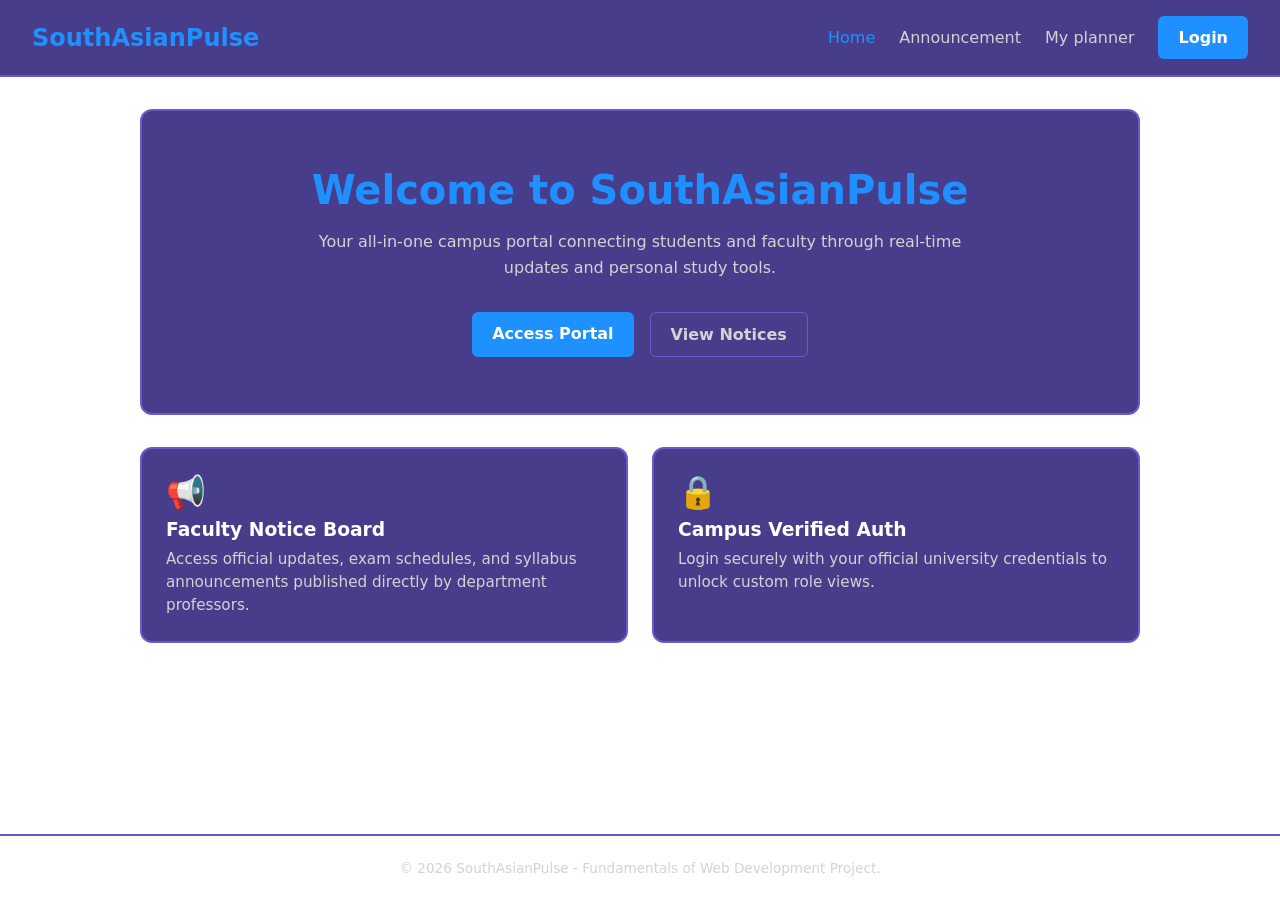
==== index.html @ 044a1862 "Add files via upload" ====
<!doctype html>
<html lang="en">
    <head>
        <meta charset="UTF-8">
        <meta name="viewport" content="width=device-width", initial-scale="1.0">
        <title>SouthAsianPulse - Campus Hub</title>
        <link rel="stylesheet" href="style.css">
        </head>
        <body>
            <header>
                <a href="index.html" class="logo">SouthAsianPulse</a>
                <nav>
                    <a href="index.html" class="active">Home</a>
                    <a href="announcements.html">Announcement</a>
                    <a href="planner.html">My planner</a>
                    <a href="login.html" id="authNavBtn" class="btn">Login</a>
                    </nav>
                    </header>

                    <main class="container">
                        <section class="hero-card">
                            <h1>Welcome to SouthAsianPulse</h1>
                            <p class="tagline">
                                Your all-in-one campus portal connecting students and faculty through real-time updates and personal study tools.
                                </p>
                                <div class="cta-group">
                                    <a href="login.html" class="btn">Access Portal</a>
                                    <a href="announcements.html" class="btn btn-secondary">View Notices</a>
                                    </div>
                                    </section>

                                    <section class="features-grid">
                                        <div class="card">
                                            <div class="card-icon">📢</div>
                                            <h3>Faculty Notice Board</h3>
                                            <p>Access official updates, exam schedules, and syllabus announcements published directly by department professors.</p>
                                            </div>
                                            
                                            <div class="card">
                                                <div class="card-icon">🔒</div>
                                                <h3>Campus Verified Auth</h3>
                                                <p>Login securely with your official university credentials to unlock custom role views.</p>
                                                </div>
                                                </section>
                                                </main>

                                                <footer>
                                                    <p>&copy; 2026 SouthAsianPulse - Fundamentals of Web Development Project.</p>
                                                    </footer>
                                                    </body>
                                                    </html>
---- style.css ----
:root{
    --bg-primary: midnightblue;
    --bg-card: darkslateblue;
    --bg-input: midnightblue;

    --accent-blue: dodgerblue;
    --accent-hover: royalblue;

    --text-primary: white;
    --text-secondary: lightgrey;

    --border-color: slateblue;
}

* {
    box-sizing: border-box;
    margin: 0;
    padding: 0;
    font-family: 'Segoe UI', system-ui, -apple-system, sans-serif;
}

body {
    background-color: var(--bg-main);
    color: var(--text-primary);
    min-height: 100vh;
    display: flex;
    flex-direction: column;
}

header{
    background-color: var(--bg-card);
    border-bottom: 2px solid var(--border-color);
    padding: 1rem 2rem;
    display: flex;
    justify-content: space-between;
    align-items: center;
}

.logo {
    font-size: 1.5rem;
    font-weight: 700;
    color: var(--accent-blue);
    text-decoration: none;
}

nav {
    display: flex;
    gap: 1.5rem;
    align-items: center; 
}

nav a {
    color: var(--text-secondary);
    text-decoration: none;
    font-weight: 500;
    transition: color 0.2s ease;
}

nav a:hover,
nav a.active{
    color: var(--accent-blue);
}

.container{
    max-width: 1000px;
    width: 100%;
    margin: 2rem auto;
    padding: 0 1 rem;
    flex: 1;
}

.hero-card {
    background-color: var(--bg-card);
    border: 2px solid var(--border-color);
    border-radius: 12px;
    padding: 3.5rem 1.5rem;
    text-align: center;
    margin-bottom: 2rem;
}

.hero-card h1{
    font-size: 2.5rem;
    margin-bottom: 1rem;
    color: var(--accent-blue);
}

.hero-card .tagline{
    color: var(--text-secondary);
    font-size: 1.1 rem;
    max-width: 650px;
    margin: 0 auto 2rem auto;
    line-height: 1.6;
}

.cta-group{
    display: flex;
    gap: 1rem;
    justify-content: center;
}

.features-grid{
    display: grid;
    grid-template-columns: repeat(auto-fit, minmax(280px, 1fr));
    gap: 1.5rem;
}

.card {
    background-color: var(--bg-card);
    border: 2px solid var(--border-color);
    border-radius: 12px;
    padding: 1.5rem;
}

.card-icon{
    font-size: 2rem;
    margin-bottom: 0.5rem;
}

.card h3 {
    margin-bottom: 0.5rem;
    color: var(--text-primary);
}

.card p{
    color: var(--text-secondary);
    font-size: 0.95rem;
    line-height: 1.5;
}

.btn{
    background-color: var(--accent-blue);
    color: var(--text-primary);
    padding: 0.75rem 1.25rem;
    border: none;
    border-radius: 6px;
    font-weight: 600;
    cursor: pointer;
    transition: background-color 0.2s ease;
    text-decoration: none;
    display: inline-block;
}

.btn:hover{
    background-color: var(--accent-hover);
}

.btn-secondary{
    background-color: transparent;
    border: 1px solid var(--border-color);
    color: var(--text-secondary);
}

.btn-secondary:hover{
    background-color: var(--border-color);
    color: var(--text-primary);
}

footer{
    text-align: center;
    padding: 1.5rem;
    color: var(--text-secondary);
    border-top: 2px solid var(--border-color);
    margin-top: auto;
    font-size: 0.85rem;
}
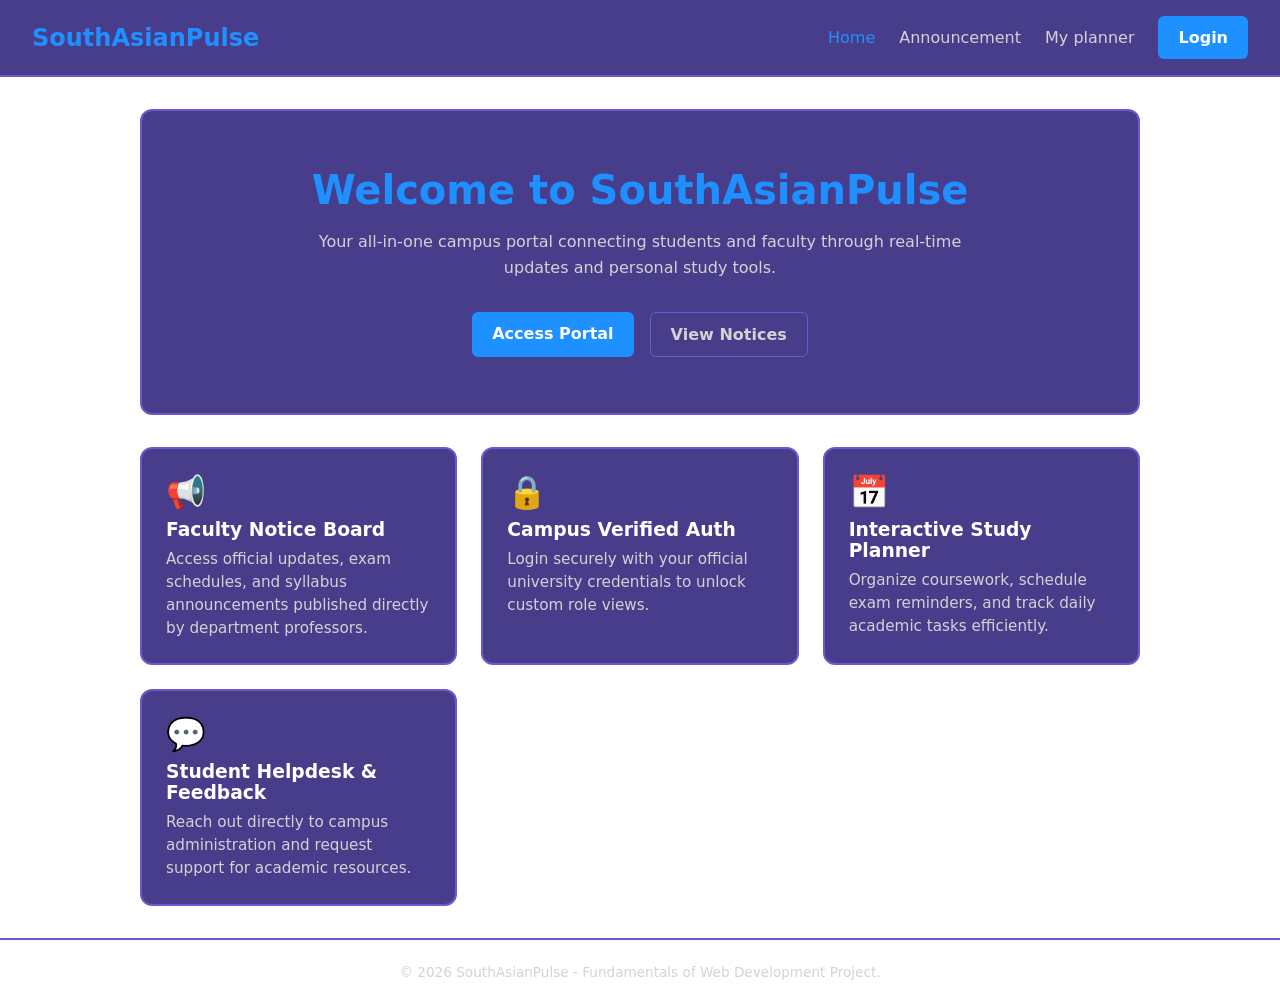
==== commit 37798dc9: "Fix HTML structure and update viewport meta tag" ====
--- a/index.html
+++ b/index.html
@@ -2,51 +2,64 @@
 <html lang="en">
     <head>
         <meta charset="UTF-8">
-        <meta name="viewport" content="width=device-width", initial-scale="1.0">
+        <meta name="viewport" content="width=device-width, initial-scale=1.0">
         <title>SouthAsianPulse - Campus Hub</title>
         <link rel="stylesheet" href="style.css">
-        </head>
-        <body>
+    </head>
+    <body>
+        <div class="page-wrapper">
             <header>
                 <a href="index.html" class="logo">SouthAsianPulse</a>
                 <nav>
                     <a href="index.html" class="active">Home</a>
                     <a href="announcements.html">Announcement</a>
                     <a href="planner.html">My planner</a>
-                    <a href="login.html" id="authNavBtn" class="btn">Login</a>
-                    </nav>
-                    </header>
+                    <a href="login.html" class="btn">Login</a>
+                </nav>
+            </header>
 
-                    <main class="container">
-                        <section class="hero-card">
-                            <h1>Welcome to SouthAsianPulse</h1>
-                            <p class="tagline">
-                                Your all-in-one campus portal connecting students and faculty through real-time updates and personal study tools.
-                                </p>
-                                <div class="cta-group">
-                                    <a href="login.html" class="btn">Access Portal</a>
-                                    <a href="announcements.html" class="btn btn-secondary">View Notices</a>
-                                    </div>
-                                    </section>
+            <main class="container">
+                <section class="hero-card">
+                    <h1>Welcome to SouthAsianPulse</h1>
+                    <p class="tagline">
+                        Your all-in-one campus portal connecting students and faculty through real-time updates and personal study tools.
+                    </p>
+                    <div class="cta-group">
+                        <a href="login.html" class="btn">Access Portal</a>
+                        <a href="announcements.html" class="btn btn-secondary">View Notices</a>
+                    </div>
+                </section>
 
-                                    <section class="features-grid">
-                                        <div class="card">
-                                            <div class="card-icon">📢</div>
-                                            <h3>Faculty Notice Board</h3>
-                                            <p>Access official updates, exam schedules, and syllabus announcements published directly by department professors.</p>
-                                            </div>
-                                            
-                                            <div class="card">
-                                                <div class="card-icon">🔒</div>
-                                                <h3>Campus Verified Auth</h3>
-                                                <p>Login securely with your official university credentials to unlock custom role views.</p>
-                                                </div>
-                                                </section>
-                                                </main>
+                <section class="features-grid">
+                    <div class="card">
+                        <div class="card-icon">📢</div>
+                        <h3>Faculty Notice Board</h3>
+                        <p>Access official updates, exam schedules, and syllabus announcements published directly by department professors.</p>
+                    </div>
+                    
+                    <div class="card">
+                        <div class="card-icon">🔒</div>
+                        <h3>Campus Verified Auth</h3>
+                        <p>Login securely with your official university credentials to unlock custom role views.</p>
+                    </div>
 
-                                                <footer>
-                                                    <p>&copy; 2026 SouthAsianPulse - Fundamentals of Web Development Project.</p>
-                                                    </footer>
-                                                    </body>
-                                                    </html>
-                                                    
+                    <div class="card">
+                        <div class="card-icon">📅</div>
+                        <h3>Interactive Study Planner</h3>
+                        <p>Organize coursework, schedule exam reminders, and track daily academic tasks efficiently.</p>
+                    </div>
+
+                    <div class="card">
+                        <div class="card-icon">💬</div>
+                        <h3>Student Helpdesk & Feedback</h3>
+                        <p>Reach out directly to campus administration and request support for academic resources.</p>
+                    </div>
+                </section>
+            </main>
+
+            <footer>
+                <p>&copy; 2026 SouthAsianPulse - Fundamentals of Web Development Project.</p>
+            </footer>
+        </div>
+    </body>
+</html>
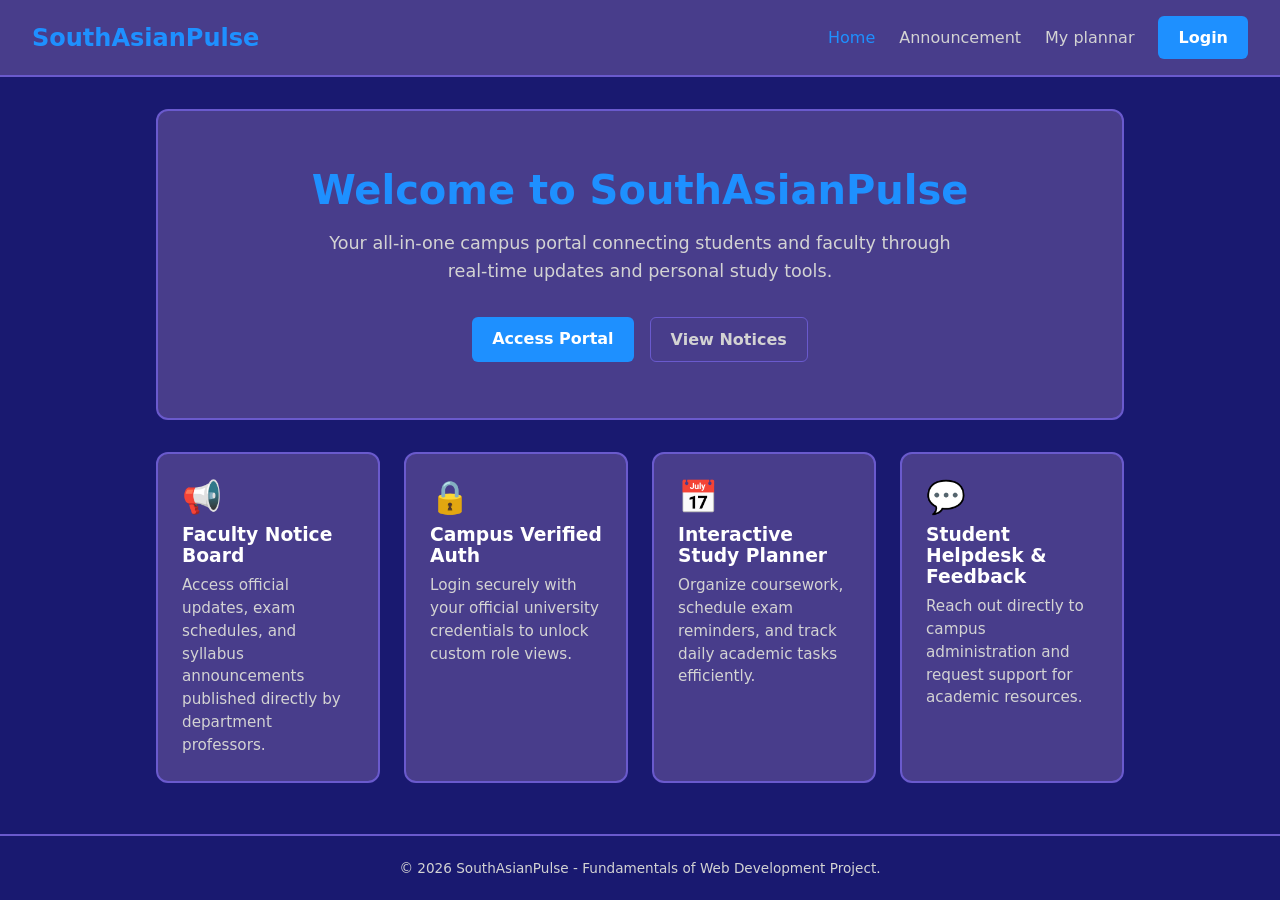
==== commit 13911b81: "Add files via upload" ====
--- a/index.html
+++ b/index.html
@@ -12,8 +12,8 @@
                 <a href="index.html" class="logo">SouthAsianPulse</a>
                 <nav>
                     <a href="index.html" class="active">Home</a>
-                    <a href="announcements.html">Announcement</a>
-                    <a href="planner.html">My planner</a>
+                    <a href="announcement.html">Announcement</a>
+                    <a href="plannar.html">My plannar</a>
                     <a href="login.html" class="btn">Login</a>
                 </nav>
             </header>
@@ -62,4 +62,4 @@
             </footer>
         </div>
     </body>
-</html>
+</html>
--- a/style.css
+++ b/style.css
@@ -1,14 +1,10 @@
-:root{
+:root {
     --bg-primary: midnightblue;
     --bg-card: darkslateblue;
-    --bg-input: midnightblue;
-
     --accent-blue: dodgerblue;
     --accent-hover: royalblue;
-
     --text-primary: white;
     --text-secondary: lightgrey;
-
     --border-color: slateblue;
 }
 
@@ -19,15 +15,15 @@
     font-family: 'Segoe UI', system-ui, -apple-system, sans-serif;
 }
 
-body {
-    background-color: var(--bg-main);
+.page-wrapper {
+    background-color: var(--bg-primary);
     color: var(--text-primary);
     min-height: 100vh;
     display: flex;
     flex-direction: column;
 }
 
-header{
+header {
     background-color: var(--bg-card);
     border-bottom: 2px solid var(--border-color);
     padding: 1rem 2rem;
@@ -57,15 +53,15 @@
 }
 
 nav a:hover,
-nav a.active{
+nav a.active {
     color: var(--accent-blue);
 }
 
-.container{
+.container {
     max-width: 1000px;
     width: 100%;
     margin: 2rem auto;
-    padding: 0 1 rem;
+    padding: 0 1rem;
     flex: 1;
 }
 
@@ -78,29 +74,29 @@
     margin-bottom: 2rem;
 }
 
-.hero-card h1{
+.hero-card h1 {
     font-size: 2.5rem;
     margin-bottom: 1rem;
     color: var(--accent-blue);
 }
 
-.hero-card .tagline{
+.hero-card .tagline {
     color: var(--text-secondary);
-    font-size: 1.1 rem;
+    font-size: 1.1rem;
     max-width: 650px;
     margin: 0 auto 2rem auto;
     line-height: 1.6;
 }
 
-.cta-group{
+.cta-group {
     display: flex;
     gap: 1rem;
     justify-content: center;
 }
 
-.features-grid{
+.features-grid {
     display: grid;
-    grid-template-columns: repeat(auto-fit, minmax(280px, 1fr));
+    grid-template-columns: repeat(auto-fit, minmax(220px, 1fr));
     gap: 1.5rem;
 }
 
@@ -109,9 +105,14 @@
     border: 2px solid var(--border-color);
     border-radius: 12px;
     padding: 1.5rem;
+    transition: transform 0.2s ease;
 }
 
-.card-icon{
+.card:hover {
+    transform: translateY(-3px);
+}
+
+.card-icon {
     font-size: 2rem;
     margin-bottom: 0.5rem;
 }
@@ -121,15 +122,34 @@
     color: var(--text-primary);
 }
 
-.card p{
+.card p {
     color: var(--text-secondary);
     font-size: 0.95rem;
     line-height: 1.5;
 }
 
-.btn{
+/* Planner task card specific styles */
+.task-card {
+    cursor: pointer;
+    display: flex;
+    align-items: center;
+}
+
+.task-checkbox {
+    width: 20px;
+    height: 20px;
+    cursor: pointer;
+}
+
+/* Strike through text when task checkbox is checked */
+.task-checkbox:checked + div h3 {
+    text-decoration: line-through;
+    opacity: 0.6;
+}
+
+.btn {
     background-color: var(--accent-blue);
-    color: var(--text-primary);
+    color: white;
     padding: 0.75rem 1.25rem;
     border: none;
     border-radius: 6px;
@@ -140,26 +160,26 @@
     display: inline-block;
 }
 
-.btn:hover{
+.btn:hover {
     background-color: var(--accent-hover);
 }
 
-.btn-secondary{
+.btn-secondary {
     background-color: transparent;
     border: 1px solid var(--border-color);
     color: var(--text-secondary);
 }
 
-.btn-secondary:hover{
+.btn-secondary:hover {
     background-color: var(--border-color);
     color: var(--text-primary);
 }
 
-footer{
+footer {
     text-align: center;
     padding: 1.5rem;
     color: var(--text-secondary);
     border-top: 2px solid var(--border-color);
     margin-top: auto;
     font-size: 0.85rem;
-}
+}
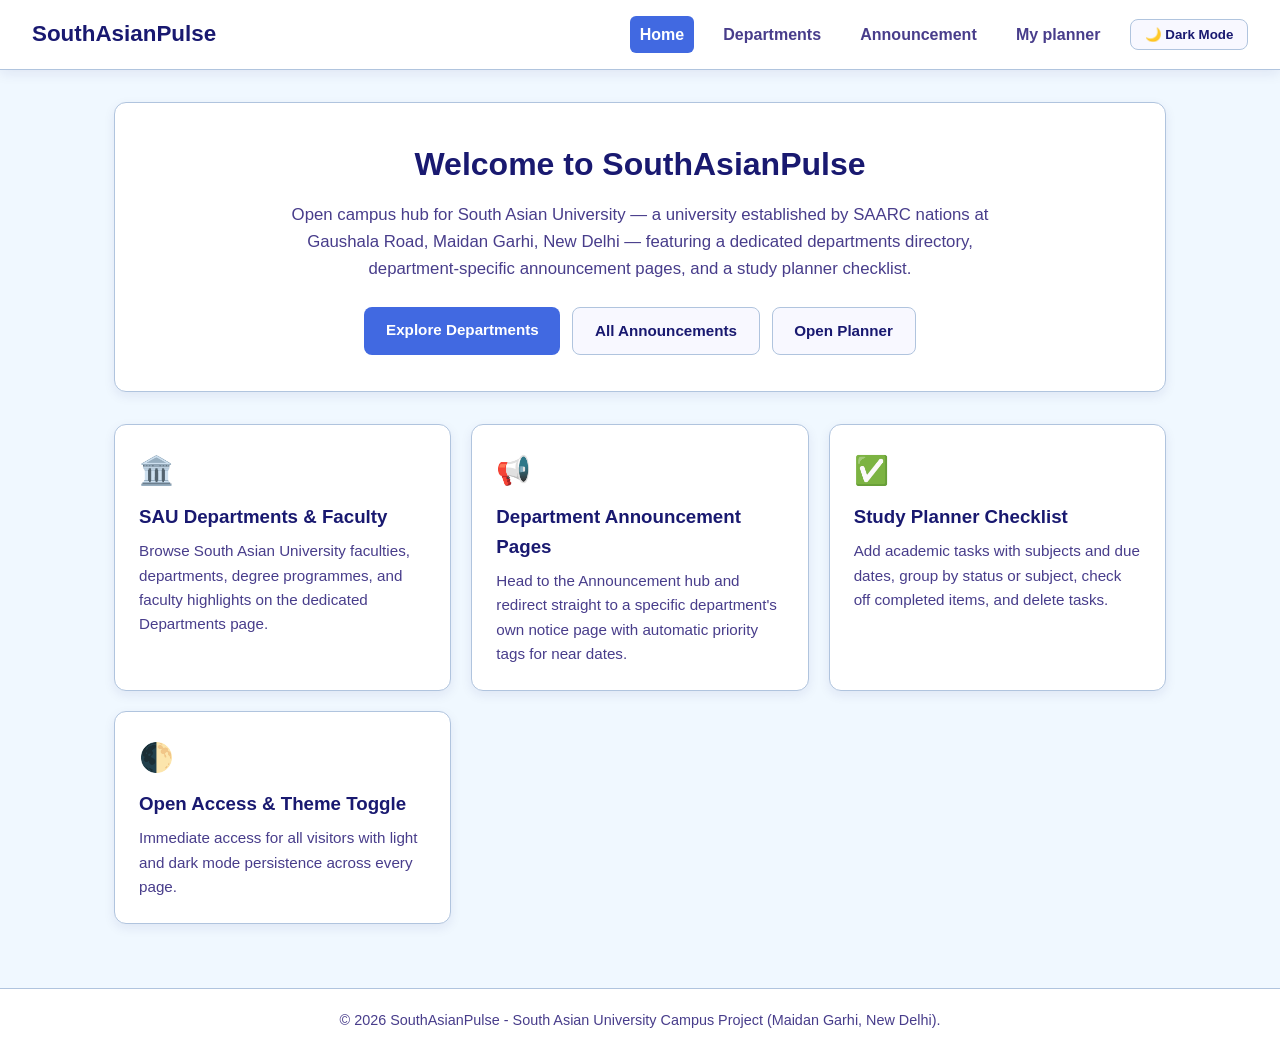
==== commit ae38816e: "Add files via upload" ====
--- a/index.html
+++ b/index.html
@@ -3,7 +3,7 @@
     <head>
         <meta charset="UTF-8">
         <meta name="viewport" content="width=device-width, initial-scale=1.0">
-        <title>SouthAsianPulse - Campus Hub</title>
+        <title>SouthAsianPulse - South Asian University Hub</title>
         <link rel="stylesheet" href="style.css">
     </head>
     <body>
@@ -12,54 +12,58 @@
                 <a href="index.html" class="logo">SouthAsianPulse</a>
                 <nav>
                     <a href="index.html" class="active">Home</a>
-                    <a href="announcement.html">Announcement</a>
-                    <a href="plannar.html">My plannar</a>
-                    <a href="login.html" class="btn">Login</a>
+                    <a href="departments.html">Departments</a>
+                    <a href="announcements.html?view=all">Announcement</a>
+                    <a href="planner.html">My planner</a>
+                    <button type="button" id="themeToggleBtn" class="theme-toggle-btn">🌙 Dark Mode</button>
                 </nav>
             </header>
 
             <main class="container">
                 <section class="hero-card">
-                    <h1>Welcome to SouthAsianPulse</h1>
+                    <h1>Welcome to <span>SouthAsianPulse</span></h1>
                     <p class="tagline">
-                        Your all-in-one campus portal connecting students and faculty through real-time updates and personal study tools.
+                        Open campus hub for South Asian University — a university established by SAARC nations at Gaushala Road, Maidan Garhi, New Delhi — featuring a dedicated departments directory, department-specific announcement pages, and a study planner checklist.
                     </p>
                     <div class="cta-group">
-                        <a href="login.html" class="btn">Access Portal</a>
-                        <a href="announcements.html" class="btn btn-secondary">View Notices</a>
+                        <a href="departments.html" class="btn">Explore Departments</a>
+                        <a href="announcements.html" class="btn btn-secondary">All Announcements</a>
+                        <a href="planner.html" class="btn btn-secondary">Open Planner</a>
                     </div>
                 </section>
 
                 <section class="features-grid">
                     <div class="card">
-                        <div class="card-icon">📢</div>
-                        <h3>Faculty Notice Board</h3>
-                        <p>Access official updates, exam schedules, and syllabus announcements published directly by department professors.</p>
-                    </div>
-                    
-                    <div class="card">
-                        <div class="card-icon">🔒</div>
-                        <h3>Campus Verified Auth</h3>
-                        <p>Login securely with your official university credentials to unlock custom role views.</p>
+                        <div class="card-icon">🏛️</div>
+                        <h3>SAU Departments &amp; Faculty</h3>
+                        <p>Browse South Asian University faculties, departments, degree programmes, and faculty highlights on the dedicated Departments page.</p>
                     </div>
 
                     <div class="card">
-                        <div class="card-icon">📅</div>
-                        <h3>Interactive Study Planner</h3>
-                        <p>Organize coursework, schedule exam reminders, and track daily academic tasks efficiently.</p>
+                        <div class="card-icon">📢</div>
+                        <h3>Department Announcement Pages</h3>
+                        <p>Head to the Announcement hub and redirect straight to a specific department's own notice page with automatic priority tags for near dates.</p>
                     </div>
 
                     <div class="card">
-                        <div class="card-icon">💬</div>
-                        <h3>Student Helpdesk & Feedback</h3>
-                        <p>Reach out directly to campus administration and request support for academic resources.</p>
+                        <div class="card-icon">✅</div>
+                        <h3>Study Planner Checklist</h3>
+                        <p>Add academic tasks with subjects and due dates, group by status or subject, check off completed items, and delete tasks.</p>
+                    </div>
+
+                    <div class="card">
+                        <div class="card-icon">🌓</div>
+                        <h3>Open Access &amp; Theme Toggle</h3>
+                        <p>Immediate access for all visitors with light and dark mode persistence across every page.</p>
                     </div>
                 </section>
             </main>
 
             <footer>
-                <p>&copy; 2026 SouthAsianPulse - Fundamentals of Web Development Project.</p>
+                <p>&copy; 2026 SouthAsianPulse - South Asian University Campus Project (Maidan Garhi, New Delhi).</p>
             </footer>
         </div>
+
+        <script src="script.js"></script>
     </body>
 </html>
--- a/style.css
+++ b/style.css
@@ -1,185 +1,666 @@
+/* Theme Variables */
 :root {
-    --bg-primary: midnightblue;
-    --bg-card: darkslateblue;
-    --accent-blue: dodgerblue;
-    --accent-hover: royalblue;
-    --text-primary: white;
-    --text-secondary: lightgrey;
+    --bg-page: aliceblue;
+    --bg-surface: white;
+    --bg-input: ghostwhite;
+    --text-primary: midnightblue;
+    --text-secondary: darkslateblue;
+    --accent: royalblue;
+    --accent-hover: dodgerblue;
+    --border-color: lightsteelblue;
+    --shadow: 0 4px 12px rgba(25, 25, 112, 0.08);
+    --badge-bg: lavender;
+    --badge-text: midnightblue;
+    --priority-bg: gold;
+    --priority-text: midnightblue;
+    --priority-border: goldenrod;
+}
+
+[data-theme="dark"] {
+    --bg-page: midnightblue;
+    --bg-surface: darkslateblue;
+    --bg-input: navy;
+    --text-primary: ghostwhite;
+    --text-secondary: lightsteelblue;
+    --accent: dodgerblue;
+    --accent-hover: cornflowerblue;
     --border-color: slateblue;
+    --shadow: 0 4px 14px rgba(0, 0, 0, 0.35);
+    --badge-bg: navy;
+    --badge-text: lightskyblue;
+    --priority-bg: goldenrod;
+    --priority-text: midnightblue;
+    --priority-border: gold;
 }
 
 * {
     box-sizing: border-box;
     margin: 0;
     padding: 0;
-    font-family: 'Segoe UI', system-ui, -apple-system, sans-serif;
+}
+
+body {
+    font-family: 'Segoe UI', Tahoma, Geneva, Verdana, sans-serif;
+    background-color: var(--bg-page);
+    color: var(--text-primary);
+    line-height: 1.6;
+    transition: background-color 0.25s ease, color 0.25s ease;
 }
 
 .page-wrapper {
-    background-color: var(--bg-primary);
-    color: var(--text-primary);
     min-height: 100vh;
     display: flex;
     flex-direction: column;
 }
 
+/* Header & Navigation */
 header {
-    background-color: var(--bg-card);
-    border-bottom: 2px solid var(--border-color);
+    background-color: var(--bg-surface);
+    border-bottom: 1px solid var(--border-color);
     padding: 1rem 2rem;
     display: flex;
     justify-content: space-between;
     align-items: center;
+    flex-wrap: wrap;
+    gap: 1rem;
+    box-shadow: var(--shadow);
 }
 
 .logo {
-    font-size: 1.5rem;
+    font-size: 1.4rem;
     font-weight: 700;
-    color: var(--accent-blue);
+    color: var(--text-primary);
     text-decoration: none;
 }
 
 nav {
     display: flex;
-    gap: 1.5rem;
-    align-items: center; 
+    align-items: center;
+    gap: 1.25rem;
+    flex-wrap: wrap;
 }
 
 nav a {
     color: var(--text-secondary);
     text-decoration: none;
-    font-weight: 500;
-    transition: color 0.2s ease;
+    font-weight: 600;
+    padding: 0.35rem 0.6rem;
+    border-radius: 6px;
+    transition: background-color 0.2s ease, color 0.2s ease;
 }
 
 nav a:hover,
 nav a.active {
-    color: var(--accent-blue);
-}
-
-.container {
-    max-width: 1000px;
-    width: 100%;
-    margin: 2rem auto;
-    padding: 0 1rem;
-    flex: 1;
-}
-
-.hero-card {
-    background-color: var(--bg-card);
-    border: 2px solid var(--border-color);
-    border-radius: 12px;
-    padding: 3.5rem 1.5rem;
-    text-align: center;
-    margin-bottom: 2rem;
-}
-
-.hero-card h1 {
-    font-size: 2.5rem;
-    margin-bottom: 1rem;
-    color: var(--accent-blue);
-}
-
-.hero-card .tagline {
-    color: var(--text-secondary);
-    font-size: 1.1rem;
-    max-width: 650px;
-    margin: 0 auto 2rem auto;
-    line-height: 1.6;
-}
-
-.cta-group {
-    display: flex;
-    gap: 1rem;
-    justify-content: center;
-}
-
-.features-grid {
-    display: grid;
-    grid-template-columns: repeat(auto-fit, minmax(220px, 1fr));
-    gap: 1.5rem;
-}
-
-.card {
-    background-color: var(--bg-card);
-    border: 2px solid var(--border-color);
-    border-radius: 12px;
-    padding: 1.5rem;
-    transition: transform 0.2s ease;
-}
-
-.card:hover {
-    transform: translateY(-3px);
-}
-
-.card-icon {
-    font-size: 2rem;
-    margin-bottom: 0.5rem;
-}
-
-.card h3 {
-    margin-bottom: 0.5rem;
-    color: var(--text-primary);
-}
-
-.card p {
-    color: var(--text-secondary);
-    font-size: 0.95rem;
-    line-height: 1.5;
-}
-
-/* Planner task card specific styles */
-.task-card {
-    cursor: pointer;
-    display: flex;
-    align-items: center;
-}
-
-.task-checkbox {
-    width: 20px;
-    height: 20px;
-    cursor: pointer;
-}
-
-/* Strike through text when task checkbox is checked */
-.task-checkbox:checked + div h3 {
-    text-decoration: line-through;
-    opacity: 0.6;
-}
-
-.btn {
-    background-color: var(--accent-blue);
+    background-color: var(--accent);
     color: white;
-    padding: 0.75rem 1.25rem;
-    border: none;
-    border-radius: 6px;
+}
+
+.theme-toggle-btn {
+    background-color: var(--bg-input);
+    color: var(--text-primary);
+    border: 1px solid var(--border-color);
+    padding: 0.45rem 0.85rem;
+    border-radius: 8px;
     font-weight: 600;
     cursor: pointer;
     transition: background-color 0.2s ease;
+}
+
+.theme-toggle-btn:hover {
+    background-color: var(--accent);
+    color: white;
+}
+
+/* Main Container */
+.container {
+    width: 100%;
+    max-width: 1100px;
+    margin: 2rem auto;
+    padding: 0 1.5rem;
+    flex: 1;
+}
+
+/* Hero & Cards */
+.hero-card {
+    background-color: var(--bg-surface);
+    border: 1px solid var(--border-color);
+    border-radius: 12px;
+    padding: 2.25rem;
+    box-shadow: var(--shadow);
+    margin-bottom: 2rem;
+    text-align: center;
+}
+
+.hero-card h1 {
+    font-size: 2rem;
+    margin-bottom: 0.75rem;
+    color: var(--text-primary);
+}
+
+.tagline {
+    font-size: 1.05rem;
+    color: var(--text-secondary);
+    max-width: 760px;
+    margin: 0 auto 1.5rem auto;
+}
+
+.cta-group {
+    display: flex;
+    justify-content: center;
+    gap: 0.75rem;
+    flex-wrap: wrap;
+    margin-top: 1rem;
+}
+
+.btn {
+    display: inline-block;
+    background-color: var(--accent);
+    color: white;
+    border: none;
+    padding: 0.7rem 1.35rem;
+    border-radius: 8px;
+    font-size: 0.95rem;
+    font-weight: 600;
     text-decoration: none;
-    display: inline-block;
+    cursor: pointer;
+    transition: background-color 0.2s ease, transform 0.15s ease;
 }
 
 .btn:hover {
     background-color: var(--accent-hover);
+    transform: translateY(-1px);
 }
 
 .btn-secondary {
-    background-color: transparent;
-    border: 1px solid var(--border-color);
-    color: var(--text-secondary);
-}
-
-.btn-secondary:hover {
-    background-color: var(--border-color);
-    color: var(--text-primary);
-}
-
+    background-color: var(--bg-input);
+    color: var(--text-primary);
+    border: 1px solid var(--border-color);
+}
+
+.btn-secondary:hover,
+.btn-secondary.active {
+    background-color: var(--accent);
+    color: white;
+}
+
+/* Grids */
+.features-grid {
+    display: grid;
+    grid-template-columns: repeat(auto-fit, minmax(270px, 1fr));
+    gap: 1.25rem;
+    margin-bottom: 2rem;
+}
+
+.dept-directory-grid {
+    display: grid;
+    grid-template-columns: repeat(auto-fit, minmax(310px, 1fr));
+    gap: 1.35rem;
+    margin-bottom: 2rem;
+}
+
+.card {
+    background-color: var(--bg-surface);
+    border: 1px solid var(--border-color);
+    border-radius: 12px;
+    padding: 1.5rem;
+    box-shadow: var(--shadow);
+    transition: transform 0.2s ease;
+}
+
+.card:hover {
+    transform: translateY(-3px);
+}
+
+.priority-card {
+    border: 2px solid var(--priority-border);
+}
+
+.card-top-row {
+    display: flex;
+    justify-content: space-between;
+    align-items: center;
+    gap: 0.5rem;
+    flex-wrap: wrap;
+    margin-bottom: 0.65rem;
+}
+
+.card-icon {
+    font-size: 1.75rem;
+    margin-bottom: 0.5rem;
+}
+
+.card h3 {
+    margin-bottom: 0.45rem;
+    color: var(--text-primary);
+}
+
+.card p {
+    color: var(--text-secondary);
+    font-size: 0.95rem;
+}
+
+.meta-text {
+    font-size: 0.85rem;
+    color: var(--text-secondary);
+    margin-bottom: 0.5rem;
+}
+
+.dept-badge,
+.subject-badge {
+    display: inline-block;
+    background-color: var(--badge-bg);
+    color: var(--badge-text);
+    font-size: 0.78rem;
+    font-weight: 700;
+    padding: 0.22rem 0.6rem;
+    border-radius: 999px;
+}
+
+.priority-badge {
+    display: inline-block;
+    background-color: var(--priority-bg);
+    color: var(--priority-text);
+    border: 1px solid var(--priority-border);
+    font-size: 0.75rem;
+    font-weight: 700;
+    padding: 0.2rem 0.6rem;
+    border-radius: 999px;
+}
+
+.card-footer-link {
+    display: inline-block;
+    margin-top: 0.85rem;
+    font-weight: 700;
+    font-size: 0.9rem;
+    color: var(--accent);
+    text-decoration: none;
+}
+
+.card-footer-link:hover {
+    text-decoration: underline;
+}
+
+/* Search, Dropdown & Department Quick Links */
+.announcement-hero {
+    text-align: left;
+}
+
+.announcement-hero h1,
+.announcement-hero .tagline {
+    text-align: center;
+}
+
+.redirect-bar,
+.controls-bar {
+    display: flex;
+    gap: 0.75rem;
+    justify-content: center;
+    align-items: center;
+    flex-wrap: wrap;
+    margin-bottom: 1.15rem;
+}
+
+.redirect-bar select,
+.controls-bar select {
+    min-width: 240px;
+    max-width: 100%;
+    padding: 0.7rem 0.95rem;
+    border-radius: 8px;
+    border: 1px solid var(--border-color);
+    background-color: var(--bg-input);
+    color: var(--text-primary);
+    font-size: 0.95rem;
+    font-weight: 600;
+}
+
+.dept-tabs {
+    display: flex;
+    gap: 0.55rem;
+    flex-wrap: wrap;
+    justify-content: center;
+    margin-bottom: 1.25rem;
+}
+
+.dept-link-pill {
+    background-color: var(--bg-input);
+    color: var(--text-primary);
+    border: 1px solid var(--border-color);
+    padding: 0.42rem 0.85rem;
+    border-radius: 999px;
+    font-size: 0.84rem;
+    font-weight: 600;
+    text-decoration: none;
+    transition: background-color 0.2s ease, color 0.2s ease;
+}
+
+.dept-link-pill:hover {
+    background-color: var(--accent);
+    color: white;
+}
+
+.search-box {
+    max-width: 650px;
+    margin: 0 auto;
+}
+
+.search-box input {
+    width: 100%;
+    padding: 0.8rem 1rem;
+    border-radius: 8px;
+    border: 1px solid var(--border-color);
+    background-color: var(--bg-input);
+    color: var(--text-primary);
+    font-size: 1rem;
+}
+
+/* Department-Grouped Announcement Sections */
+.dept-section-block {
+    margin-bottom: 2.25rem;
+}
+
+.announcement-list {
+    display: flex;
+    flex-direction: column;
+    gap: 0.85rem;
+    list-style: none;
+}
+
+.dept-section-header {
+    display: flex;
+    justify-content: space-between;
+    align-items: center;
+    flex-wrap: wrap;
+    gap: 0.75rem;
+    padding-bottom: 0.6rem;
+    margin-bottom: 1rem;
+    border-bottom: 1px solid var(--border-color);
+}
+
+.dept-section-header h2 {
+    font-size: 1.3rem;
+    color: var(--text-primary);
+}
+
+/* Live Announcements Feed inside Department Cards */
+.dept-live-notices {
+    margin-top: 1rem;
+    padding-top: 0.85rem;
+    border-top: 1px solid var(--border-color);
+}
+
+.dept-notices-heading {
+    font-size: 0.85rem;
+    font-weight: 700;
+    color: var(--text-primary);
+    margin-bottom: 0.5rem;
+}
+
+.dept-notice-mini-list {
+    list-style: none;
+    display: flex;
+    flex-direction: column;
+    gap: 0.45rem;
+}
+
+.dept-notice-mini-item {
+    background-color: var(--bg-input);
+    border-radius: 6px;
+    padding: 0.5rem 0.7rem;
+    font-size: 0.85rem;
+    color: var(--text-primary);
+    display: flex;
+    justify-content: space-between;
+    align-items: center;
+    gap: 0.5rem;
+    flex-wrap: wrap;
+}
+
+.dept-notice-mini-date {
+    font-size: 0.78rem;
+    color: var(--text-secondary);
+}
+
+/* Post Announcement Form, Checklist & Planner */
+.panel-section {
+    margin-bottom: 1.75rem;
+}
+
+.section-heading {
+    margin-bottom: 1rem;
+    font-size: 1.15rem;
+    color: var(--text-primary);
+}
+
+.no-margin {
+    margin-bottom: 0;
+}
+
+.toolbar-row {
+    display: flex;
+    justify-content: space-between;
+    align-items: center;
+    flex-wrap: wrap;
+    gap: 0.75rem;
+    margin-bottom: 1rem;
+}
+
+.group-controls {
+    display: flex;
+    gap: 0.5rem;
+    flex-wrap: wrap;
+}
+
+.group-btn {
+    background-color: var(--bg-input);
+    color: var(--text-primary);
+    border: 1px solid var(--border-color);
+    padding: 0.45rem 0.85rem;
+    border-radius: 8px;
+    font-weight: 600;
+    cursor: pointer;
+    transition: background-color 0.2s ease, color 0.2s ease;
+}
+
+.group-btn:hover,
+.group-btn.active {
+    background-color: var(--accent);
+    color: white;
+}
+
+.announcement-form {
+    display: flex;
+    flex-direction: column;
+    gap: 1rem;
+}
+
+.form-row {
+    display: flex;
+    gap: 0.85rem;
+    flex-wrap: wrap;
+}
+
+.form-group {
+    display: flex;
+    flex-direction: column;
+    gap: 0.35rem;
+    min-width: 180px;
+}
+
+.form-group.flex-grow {
+    flex: 1 1 240px;
+}
+
+.form-group label {
+    font-size: 0.85rem;
+    font-weight: 600;
+    color: var(--text-secondary);
+}
+
+.form-group input,
+.form-group select,
+.form-group textarea {
+    padding: 0.7rem 0.85rem;
+    border-radius: 8px;
+    border: 1px solid var(--border-color);
+    background-color: var(--bg-input);
+    color: var(--text-primary);
+    font-size: 0.95rem;
+    font-family: inherit;
+}
+
+.form-actions-right {
+    display: flex;
+    justify-content: flex-end;
+}
+
+.planner-header-card {
+    background-color: var(--bg-surface);
+    border: 1px solid var(--border-color);
+    border-radius: 12px;
+    padding: 1.5rem;
+    box-shadow: var(--shadow);
+    margin-bottom: 1.5rem;
+}
+
+.planner-header-card h1,
+.planner-header-card h2 {
+    margin-bottom: 0.4rem;
+}
+
+.task-form {
+    display: flex;
+    gap: 0.75rem;
+    margin-top: 1rem;
+    flex-wrap: wrap;
+}
+
+.task-form input[type="text"] {
+    flex: 2 1 220px;
+    padding: 0.75rem 1rem;
+    border-radius: 8px;
+    border: 1px solid var(--border-color);
+    background-color: var(--bg-input);
+    color: var(--text-primary);
+    font-size: 1rem;
+}
+
+.task-form select,
+.task-form input[type="date"] {
+    flex: 1 1 160px;
+    padding: 0.75rem 1rem;
+    border-radius: 8px;
+    border: 1px solid var(--border-color);
+    background-color: var(--bg-input);
+    color: var(--text-primary);
+    font-size: 0.95rem;
+}
+
+.task-list {
+    display: flex;
+    flex-direction: column;
+    gap: 0.85rem;
+    margin-bottom: 2rem;
+}
+
+.group-block {
+    display: flex;
+    flex-direction: column;
+    gap: 0.65rem;
+    margin-bottom: 1rem;
+}
+
+.group-heading {
+    font-size: 0.95rem;
+    font-weight: 700;
+    color: var(--text-secondary);
+}
+
+.task-card-item {
+    display: flex;
+    justify-content: space-between;
+    align-items: center;
+    gap: 1rem;
+    padding: 1rem 1.25rem;
+}
+
+.task-label {
+    display: flex;
+    align-items: center;
+    gap: 0.85rem;
+    cursor: pointer;
+    flex: 1;
+}
+
+.task-checkbox {
+    width: 18px;
+    height: 18px;
+    cursor: pointer;
+}
+
+.task-title-row {
+    display: flex;
+    align-items: center;
+    gap: 0.5rem;
+    flex-wrap: wrap;
+}
+
+.task-title {
+    font-size: 1rem;
+    margin-bottom: 0.15rem;
+}
+
+.task-due {
+    font-size: 0.85rem;
+    color: var(--text-secondary);
+}
+
+.task-card-item.completed .task-title {
+    text-decoration: line-through;
+    opacity: 0.65;
+}
+
+.delete-btn {
+    padding: 0.45rem 0.8rem;
+    font-size: 0.85rem;
+}
+
+.empty-state {
+    text-align: center;
+    color: var(--text-secondary);
+    margin-top: 1.5rem;
+    margin-bottom: 1.5rem;
+    font-style: italic;
+}
+
+.sr-only {
+    position: absolute;
+    width: 1px;
+    height: 1px;
+    padding: 0;
+    margin: -1px;
+    overflow: hidden;
+    clip: rect(0, 0, 0, 0);
+    white-space: nowrap;
+    border: 0;
+}
+
+/* Footer */
 footer {
+    background-color: var(--bg-surface);
+    border-top: 1px solid var(--border-color);
     text-align: center;
-    padding: 1.5rem;
-    color: var(--text-secondary);
-    border-top: 2px solid var(--border-color);
+    padding: 1.25rem;
+    color: var(--text-secondary);
+    font-size: 0.9rem;
     margin-top: auto;
-    font-size: 0.85rem;
+}
+
+@media (max-width: 640px) {
+    header {
+        padding: 1rem;
+    }
+
+    .hero-card h1 {
+        font-size: 1.6rem;
+    }
 }
